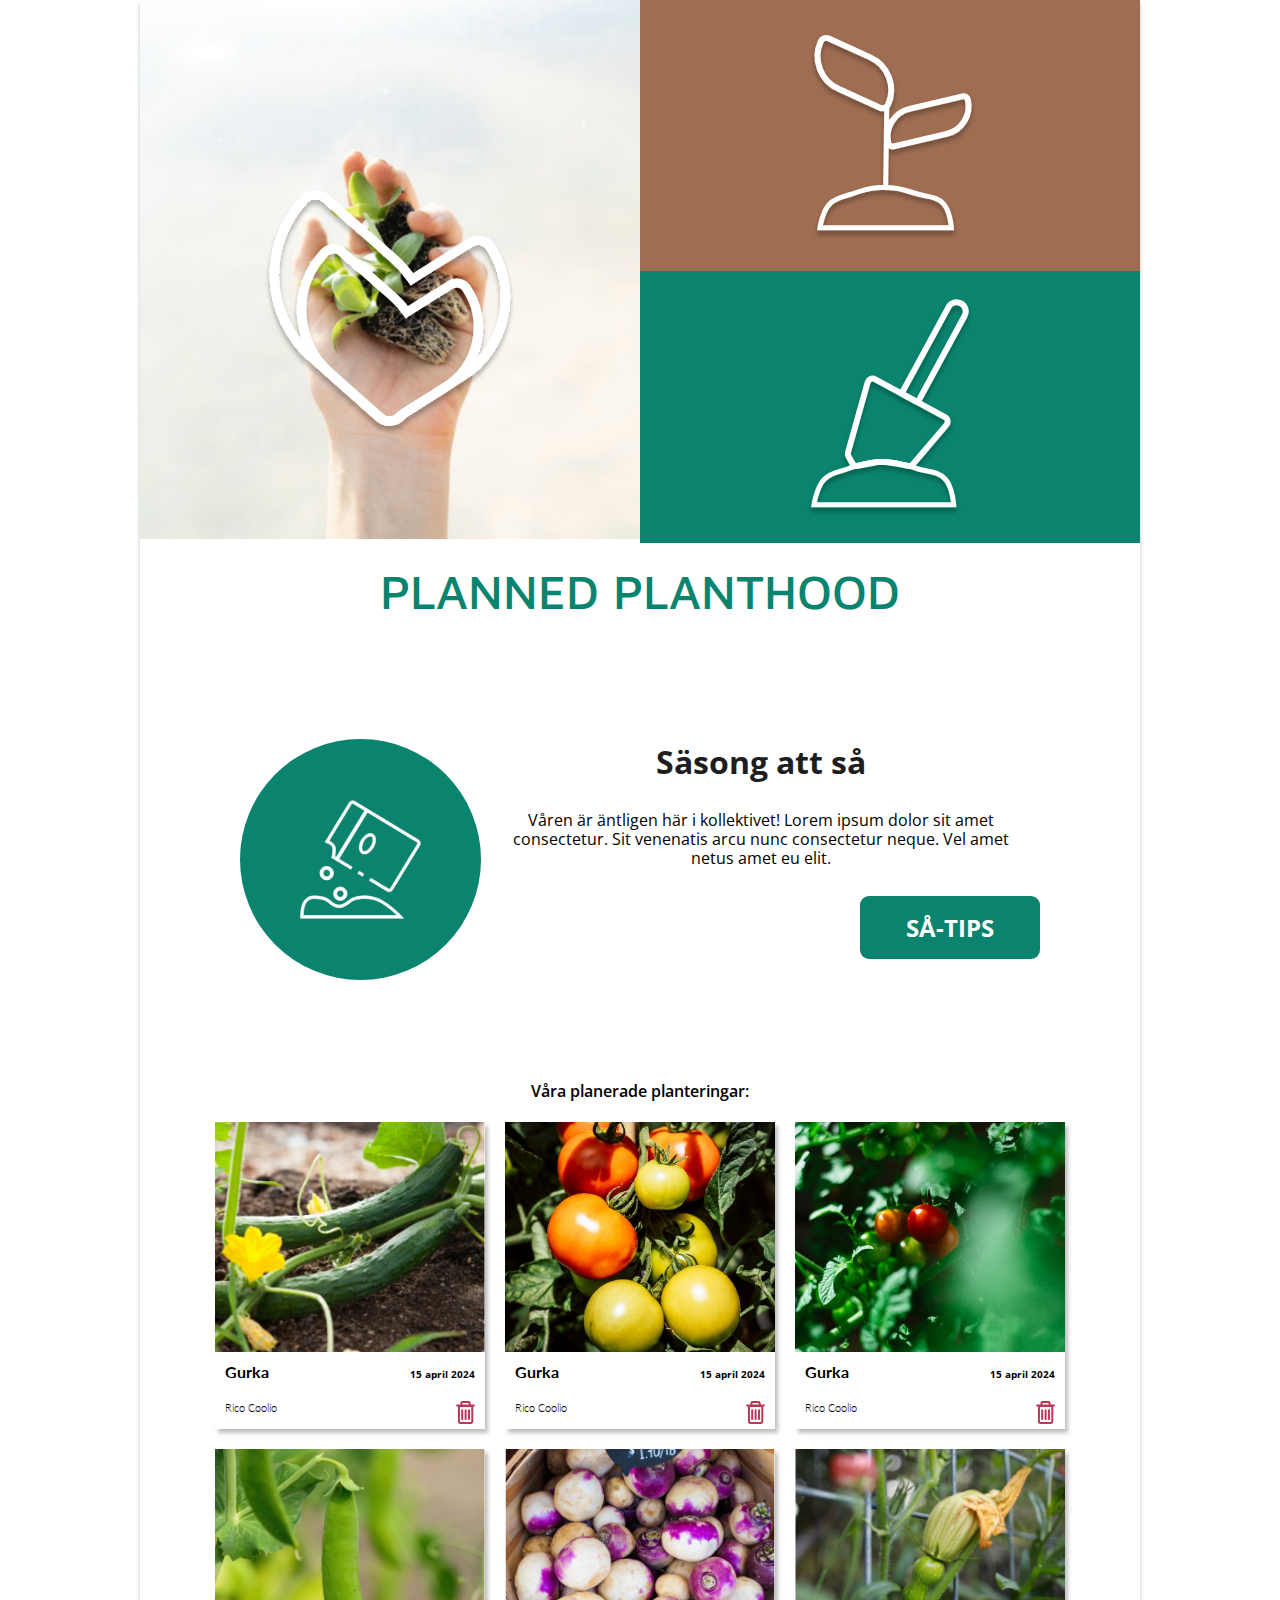
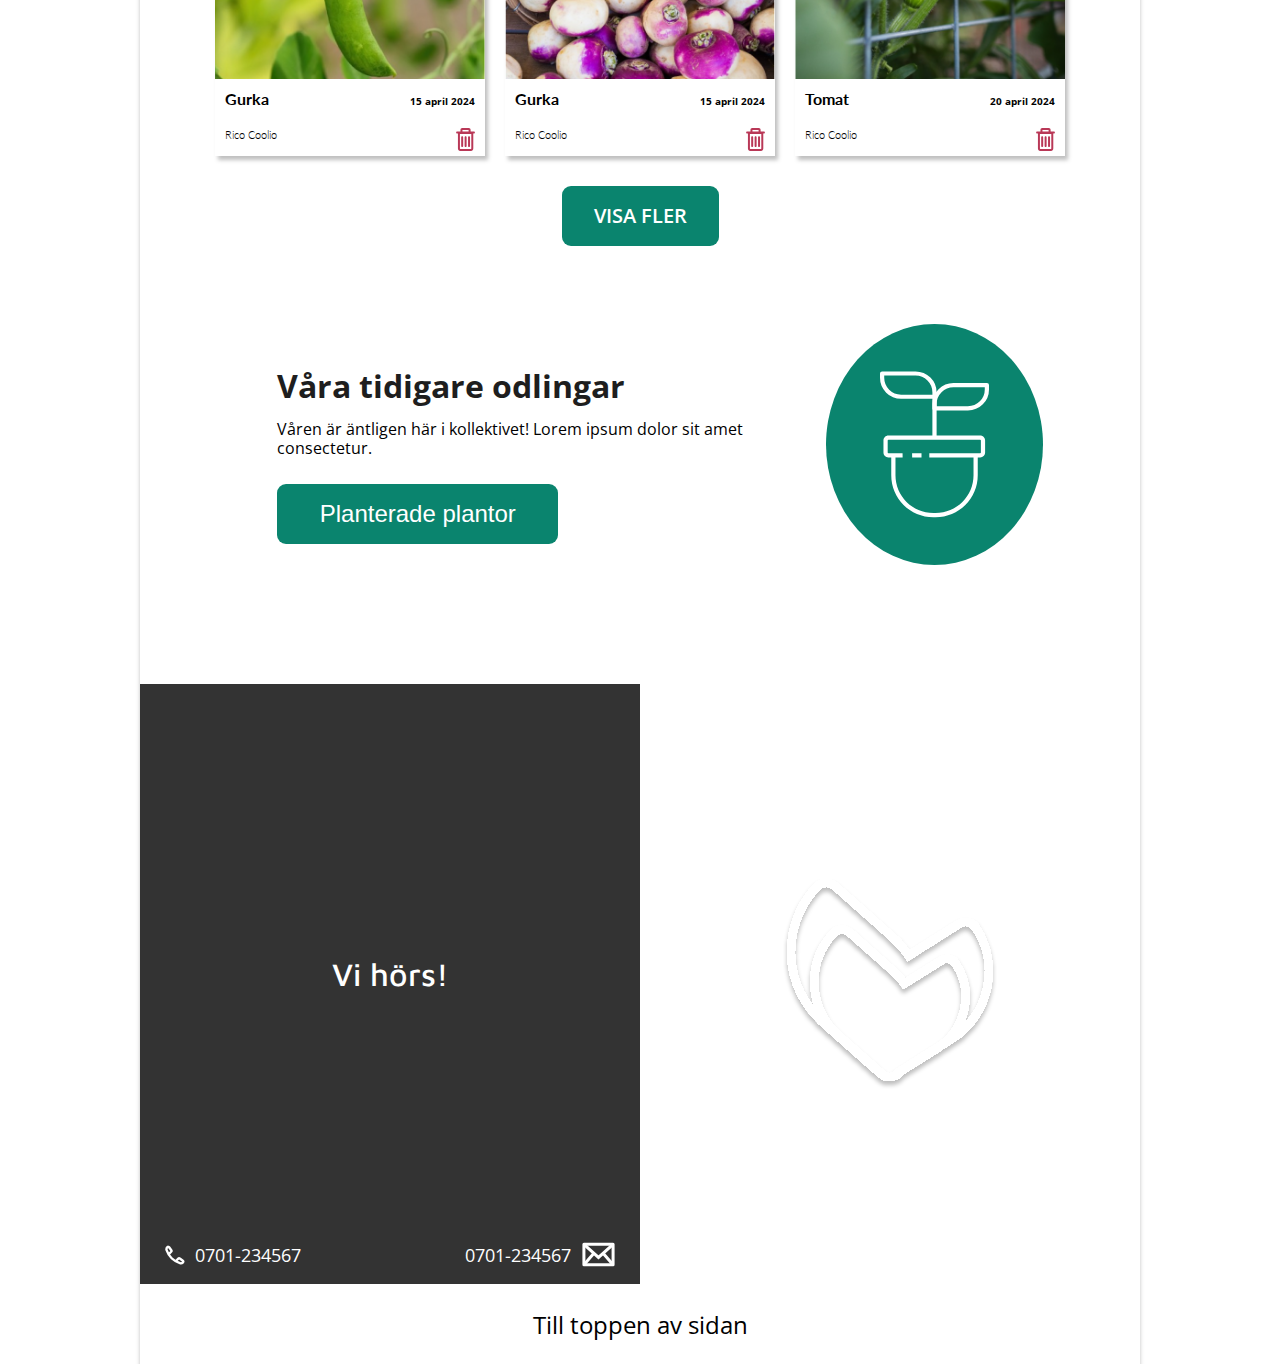
==== index.html @ 55440fae "done with page1, need to add navbar for desktop" ====
<!DOCTYPE html>
<html lang="en">
  <head>
    <meta charset="UTF-8" />
    <meta name="viewport" content="width=device-width, initial-scale=1.0" />
    <link rel="stylesheet" href="style.css" />
    <title>Planned Planthood</title>
  </head>
  <body>
    <!-- Header Section -->
    <header class="header" id="top">
      <section class="hand">
        <img
          class="header__logo"
          src="./svg/Logo.svg"
          alt="Planned Planthood Logo" />
        <img
          class="header__image"
          src="./img/hand-square.png"
          alt="Hand with flower" />
      </section>

      <!-- Pictures Section -->
      <section class="pictures">
        <div class="pictures__item pictures__item--brown">
          <img
            class="pictures__image"
            src="./svg/seedling.svg"
            alt="Seedling" />
        </div>
        <div class="pictures__item pictures__item--green">
          <img class="pictures__image" src="./svg/dig.svg" alt="Dig" />
        </div>
      </section>
    </header>

    <!-- Main Heading -->
    <h3 class="heading--main">PLANNED PLANTHOOD</h3>

    <!-- Tips Section -->
    <section class="tips">
      <article class="tips__content">
        <h4 class="tips__title">Säsong att så</h4>
        <p class="tips__text">
          Våren är äntligen här i kollektivet! Lorem ipsum dolor sit amet
          consectetur. Sit venenatis arcu nunc consectetur neque. Vel amet netus
          amet eu elit.
        </p>
        <button class="tips__button">SÅ-TIPS</button>
      </article>
      <div class="tips__icon">
        <img
          class="tips__icon-image"
          src="./svg/Vectorseedpackage.svg"
          alt="Seed Package Icon" />
      </div>
      <div class="tips__divider"></div>
    </section>

    <!-- Plants-Card Section -->
    <section class="plants">
      <h3 class="plants__heading">Våra planerade planteringar:</h3>
      <div class="plants__grid">
        <article class="plants__card">
          <div class="plants__image-container">
            <img
              class="plants__image"
              src="./img/cucumber1.png"
              alt="Gurka Plant" />
          </div>
          <div class="plants__details plants__details--top">
            <h4 class="plants__name">Gurka</h4>
            <p class="plants__date">15 april 2024</p>
          </div>
          <div class="plants__details plants__details--bottom">
            <h6 class="plants__owner">Rico Coolio</h6>
            <img
              class="plants__icon"
              src="./svg/Vector (Stroke).svg"
              alt="Details Icon" />
          </div>
        </article>
        <article class="plants__card">
          <div class="plants__image-container">
            <img
              class="plants__image"
              src="./img/tomat-01.bmp"
              alt="Gurka Plant" />
          </div>
          <div class="plants__details plants__details--top">
            <h4 class="plants__name">Gurka</h4>
            <p class="plants__date">15 april 2024</p>
          </div>
          <div class="plants__details plants__details--bottom">
            <h6 class="plants__owner">Rico Coolio</h6>
            <img
              class="plants__icon"
              src="./svg/Vector (Stroke).svg"
              alt="Details Icon" />
          </div>
        </article>
        <article class="plants__card">
          <div class="plants__image-container">
            <img
              class="plants__image"
              src="./img/tomat-02.bmp"
              alt="Gurka Plant" />
          </div>
          <div class="plants__details plants__details--top">
            <h4 class="plants__name">Gurka</h4>
            <p class="plants__date">15 april 2024</p>
          </div>
          <div class="plants__details plants__details--bottom">
            <h6 class="plants__owner">Rico Coolio</h6>
            <img
              class="plants__icon"
              src="./svg/Vector (Stroke).svg"
              alt="Details Icon" />
          </div>
        </article>
        <article class="plants__card">
          <div class="plants__image-container">
            <img
              class="plants__image"
              src="./img/peas1.png"
              alt="Gurka Plant" />
          </div>
          <div class="plants__details plants__details--top">
            <h4 class="plants__name">Gurka</h4>
            <p class="plants__date">15 april 2024</p>
          </div>
          <div class="plants__details plants__details--bottom">
            <h6 class="plants__owner">Rico Coolio</h6>
            <img
              class="plants__icon"
              src="./svg/Vector (Stroke).svg"
              alt="Details Icon" />
          </div>
        </article>
        <article class="plants__card">
          <div class="plants__image-container">
            <img
              class="plants__image"
              src="./img/turnips1.png"
              alt="Gurka Plant" />
          </div>
          <div class="plants__details plants__details--top">
            <h4 class="plants__name">Gurka</h4>
            <p class="plants__date">15 april 2024</p>
          </div>
          <div class="plants__details plants__details--bottom">
            <h6 class="plants__owner">Rico Coolio</h6>
            <img
              class="plants__icon"
              src="./svg/Vector (Stroke).svg"
              alt="Details Icon" />
          </div>
        </article>

        <article class="plants__card">
          <div class="plants__image-container">
            <img
              class="plants__image"
              src="./img/squash1.png"
              alt="Tomat Plant" />
          </div>
          <div class="plants__details plants__details--top">
            <h4 class="plants__name">Tomat</h4>
            <p class="plants__date">20 april 2024</p>
          </div>
          <div class="plants__details plants__details--bottom">
            <h6 class="plants__owner">Rico Coolio</h6>
            <img
              class="plants__icon"
              src="./svg/Vector (Stroke).svg"
              alt="Details Icon" />
          </div>
        </article>
      </div>
    </section>

    <!-- Show More Button -->
    <div class="button-wrapper">
      <button class="button-wrapper__show-more">VISA FLER</button>
    </div>

    <!-- Previous Tips Section -->
    <section class="previous-tips">
      <div class="previous-tips__content">
        <div class="tips__icon">
          <img
            class="tips__icon-image"
            src="./svg/plant.svg"
            alt="Seed Package Icon" />
        </div>
        <div class="tips__text">
          <h4 class="previous-tips__heading">Våra tidigare odlingar</h4>
          <p class="previous-tips__description">
            Våren är äntligen här i kollektivet! Lorem ipsum dolor sit amet
            consectetur.
          </p>
          <button class="previous-tips__button">Planterade plantor</button>
        </div>
      </div>
    </section>

    <!-- Bottom Image Section -->
    <div class="bottom-img">
      <div class="bottom-img__logo-container">
        <img
          class="bottom-img__logo"
          src="./svg/Logo.svg"
          alt="Planned Planthood Logo" />
      </div>
      <div class="bottom-img__content">
        <p class="bottom-img__text">Vi hörs!</p>
        <div class="bottom-img__contact">
          <div
            class="bottom-img__contact-item bottom-img__contact-item--telephone">
            <img
              class="bottom-img__icon"
              src="./svg/tele.svg"
              alt="Phone icon" />
            <p class="bottom-img__contact-text">0701-234567</p>
          </div>
          <div class="bottom-img__contact-item bottom-img__contact-item--email">
            <p class="bottom-img__contact-text">0701-234567</p>
            <img
              class="bottom-img__icon"
              src="./svg/envelope.svg"
              alt="Envelope icon" />
          </div>
        </div>
      </div>
    </div>

    <!-- Footer Section -->
    <footer class="footer">
      <a class="footer__link" href="#top">Till toppen av sidan</a>
    </footer>
  </body>
</html>
---- style.css ----
@import url("https://fonts.googleapis.com/css2?family=Open+Sans:ital,wght@0,300..800;1,300..800&display=swap");
@import url("https://fonts.googleapis.com/css2?family=Maven+Pro:wght@400..900&display=swap");
@import url("https://fonts.googleapis.com/css2?family=Lato:ital,wght@0,100;0,300;0,400;0,700;0,900;1,100;1,300;1,400;1,700;1,900&display=swap");

* {
  margin: 0;
  padding: 0;
  box-sizing: border-box;
}

/* HEADER */
.header {
  display: flex;
  flex-direction: column;
  margin: 0;
}

.hand {
  position: relative;
  padding: 0;
}

.header__logo {
  position: absolute;
  top: 35%;
  left: 25%;
  width: 50%;
}

.header__image {
  width: 100%;
  height: 100%;
}

/* PICTURES SECTION */
.pictures {
  display: flex;
  width: 100%;
  height: auto;
  min-height: 250px;
}

.pictures__item {
  display: flex;
  flex: 1;
  align-items: center;
  justify-content: center;
}

.pictures__item--brown {
  background-color: #9e6d52;
}

.pictures__item--green {
  background-color: #0a846e;
}

.pictures__image {
  margin: 10px;
}

/* MAIN HEADING */
.heading--main {
  margin: 20px 0;
  font-family: "Maven Pro", sans-serif;
  font-weight: 500;
  text-align: center;
  font-size: 1.5rem;
  color: #0a846e;
}

/* TIPS SECTION */
.tips {
  display: flex;
  align-items: center;
  flex-direction: column;
}

.tips__content {
  display: flex;
  flex-direction: column;
  align-items: center;
  font-family: "Open Sans", sans-serif;
  flex: 1;
}

.tips__title {
  font-weight: 700;
  text-align: center;
  color: #1e1e1e;
}

.tips__text {
  text-align: center;
  line-height: 19px;
  padding: 5%;
}

.tips__button {
  width: 100px;
  height: 35px;
  color: white;
  background-color: #0a846e;
  border: none;
  border-radius: 9px;
  font-size: 1rem;
  font-weight: 700;
  font-family: "Open Sans", sans-serif;
}

.tips__icon {
  margin-top: 20px;
  border-radius: 50%;
  width: 241px;
  height: 241px;
  background-color: #0a846e;
  display: flex;
  justify-content: center;
}

.tips__icon-image {
  width: 50%;
}

.tips__divider {
  margin-top: 20px;
  width: 202px;
  border: 1px solid #055647;
  border-radius: 10px;
}

/* PLANTS-CARD SECTION */
.plants {
  margin-top: 40px;
  display: flex;
  flex-direction: column;
  align-items: center;
  justify-content: center;
}

.plants__heading {
  font-family: "Open Sans", sans-serif;
  font-weight: 600;
  font-size: 1rem;
  margin-bottom: 20px;
}

.plants__grid {
  display: grid;
  grid-template-columns: 1fr 1fr;

  width: 85%;
  gap: 5px;
  justify-content: center;
}

.plants__card {
  box-shadow: 3px 4px 4px 0px rgba(0, 0, 0, 0.25);
  min-width: 175px;
}

.plants__image-container {
  height: 180px;
  overflow: hidden;
  display: flex;
  justify-content: center;
  align-items: center;
}

.plants__image {
  width: 100%;
  height: auto;
  min-height: 165px;
  object-fit: cover;
}

.plants__details {
  margin: 10px;
  font-family: "Lato", sans-serif;
}

.plants__details--top {
  display: flex;
  justify-content: space-between;
  align-items: flex-end;
}

.plants__name {
  font-weight: 700;
  font-family: "Lato", sans-serif;
}

.plants__date {
  font-family: "Open Sans", sans-serif;
  font-weight: 700;
  font-size: 0.625rem;
}

.plants__details--bottom {
  display: flex;
  justify-content: space-between;
  margin-top: 20px;
  margin-bottom: 5px;
}

.plants__owner {
  font-weight: 300;
}

.plants__icon {
  width: 20px;
}

/* BUTTON WRAPPER */
.button-wrapper {
  margin-top: 30px;
  display: flex;
  align-items: center;
  justify-content: center;
}

.button-wrapper__show-more {
  width: 100px;
  height: 35px;
  color: white;
  background-color: #0a846e;
  border: none;
  border-radius: 9px;
  font-size: 1rem;
  font-weight: 700;
  font-family: "Open Sans", sans-serif;
}

/* PREVIOUS TIPS SECTION */

.previous-tips__icon {
  background-color: #0a846e;
  border-radius: 100%;
}

.previous-tips__icon-image {
  width: 20%;
}

.previous-tips {
  margin-bottom: 100px;
  display: flex;
  align-items: center;
  flex-direction: column;
  font-family: "Open Sans", sans-serif;
}

.previous-tips__content {
  display: flex;
  flex-direction: column;
  align-items: center;
  margin-top: 20px;
}

.previous-tips__heading {
  font-weight: 700;
  text-align: center;
  color: #1e1e1e;
  margin-top: 50px;
}

.previous-tips__description {
  text-align: center;
  line-height: 19px;
  padding: 5%;
}

.previous-tips__button {
  width: 200px;
  height: 35px;
  color: white;
  background-color: #0a846e;
  border: none;
  border-radius: 9px;
  font-size: 1rem;
  font-weight: 700;
}

/* BOTTOM IMAGE SECTION */
.bottom-img {
  position: relative;
  height: 774px;
  background-image: url("./img/bottom-img.bmp");
  background-size: cover;
}

.bottom-img__logo-container {
  display: flex;
  align-items: center;
  justify-content: center;
  height: 50%;
}

.bottom-img__content {
  position: relative;
  display: flex;
  align-items: center;
  justify-content: center;
  height: 50%;
  background-color: rgba(0, 0, 0, 0.8);
}

.bottom-img__text {
  color: white;
  font-family: "Maven Pro", sans-serif;
  font-size: 32px;
  font-weight: 500;
  margin-bottom: 20px;
}

.bottom-img__contact {
  position: absolute;
  bottom: 0;
  display: flex;
  justify-content: space-between;
  width: 95%;
  align-items: center;
}

.bottom-img__contact-item {
  display: flex;
  align-items: center;
  margin: 12px;
}

.bottom-img__contact-item--telephone img {
  padding-right: 10px;
  min-width: 30px;
}

.bottom-img__contact-item--email img {
  min-width: 10px;
  padding-left: 10px;
}

.bottom-img__contact-text {
  color: white;
  font-family: "Open Sans", sans-serif;
  font-size: 18px;
}

/* FOOTER */
.footer {
  width: 100%;
  height: 80px;
  display: flex;
  align-items: center;
  justify-content: center;
}

.footer__link {
  text-decoration: none;
  font-family: "Open Sans", sans-serif;
  font-weight: 400;
  font-size: 12px;
  color: black;
}

@media (min-width: 850px) {
  body {
    margin: 0 auto;
    max-width: 1000px;
    box-shadow: 0px 4px 4px 0px #00000040;
  }
  .header {
    flex-direction: row;
  }
  .hand {
    width: 100%;
    height: 100%;
    object-fit: contain;
  }
  .pictures {
    flex-direction: column;
  }
  .header__image {
    min-width: 100%;
  }

  .pictures__item {
  }

  .tips {
    flex-direction: row;
    margin: 10%;
    flex-direction: row-reverse;
  }

  .heading--main {
    font-size: 48px;
  }

  .tips__divider {
    display: none;
  }
  .tips_icon {
    width: 500px;
    height: 500px;
  }
  .tips__title {
    font-size: 32px;
  }
  .tips__button {
    align-self: flex-end;
    width: 180px;
    height: 63px;
    font-size: 24px;
  }

  .plants__grid {
    grid-template-columns: 1fr 1fr 1fr;
    gap: 20px;
  }
  .plants__image-container {
    min-height: 230px;
  }

  .plants__card {
    min-height: 300px;
  }

  .button-wrapper__show-more {
    height: 60px;
    width: 157px;
    font-size: 20px;
    font-weight: 600;
  }
  .button-wrapper {
    padding-bottom: 20px;
  }

  .previous-tips__content {
    flex-direction: row-reverse;
  }

  .tips__text {
    display: flex;
    flex-direction: column;
    align-items: flex-start;
  }
  .previous-tips__description {
    padding-left: 0;
    text-align: left;
  }

  .previous-tips__heading {
    font-weight: 700;
    font-size: 32px;
  }
  .previous-tips__button {
    width: 281px;
    height: 60px;
    font-size: 24px;
    font-weight: 500;
  }
  .bottom-img {
    max-height: 600px;
    display: flex;
    flex-direction: row-reverse;
  }
  .bottom-img__logo-container {
    height: 100%;
    width: 100%;
  }
  .bottom-img__content {
    width: 100%;
    height: 100%;
  }

  .footer__link {
    font-size: 24px;
  }
}
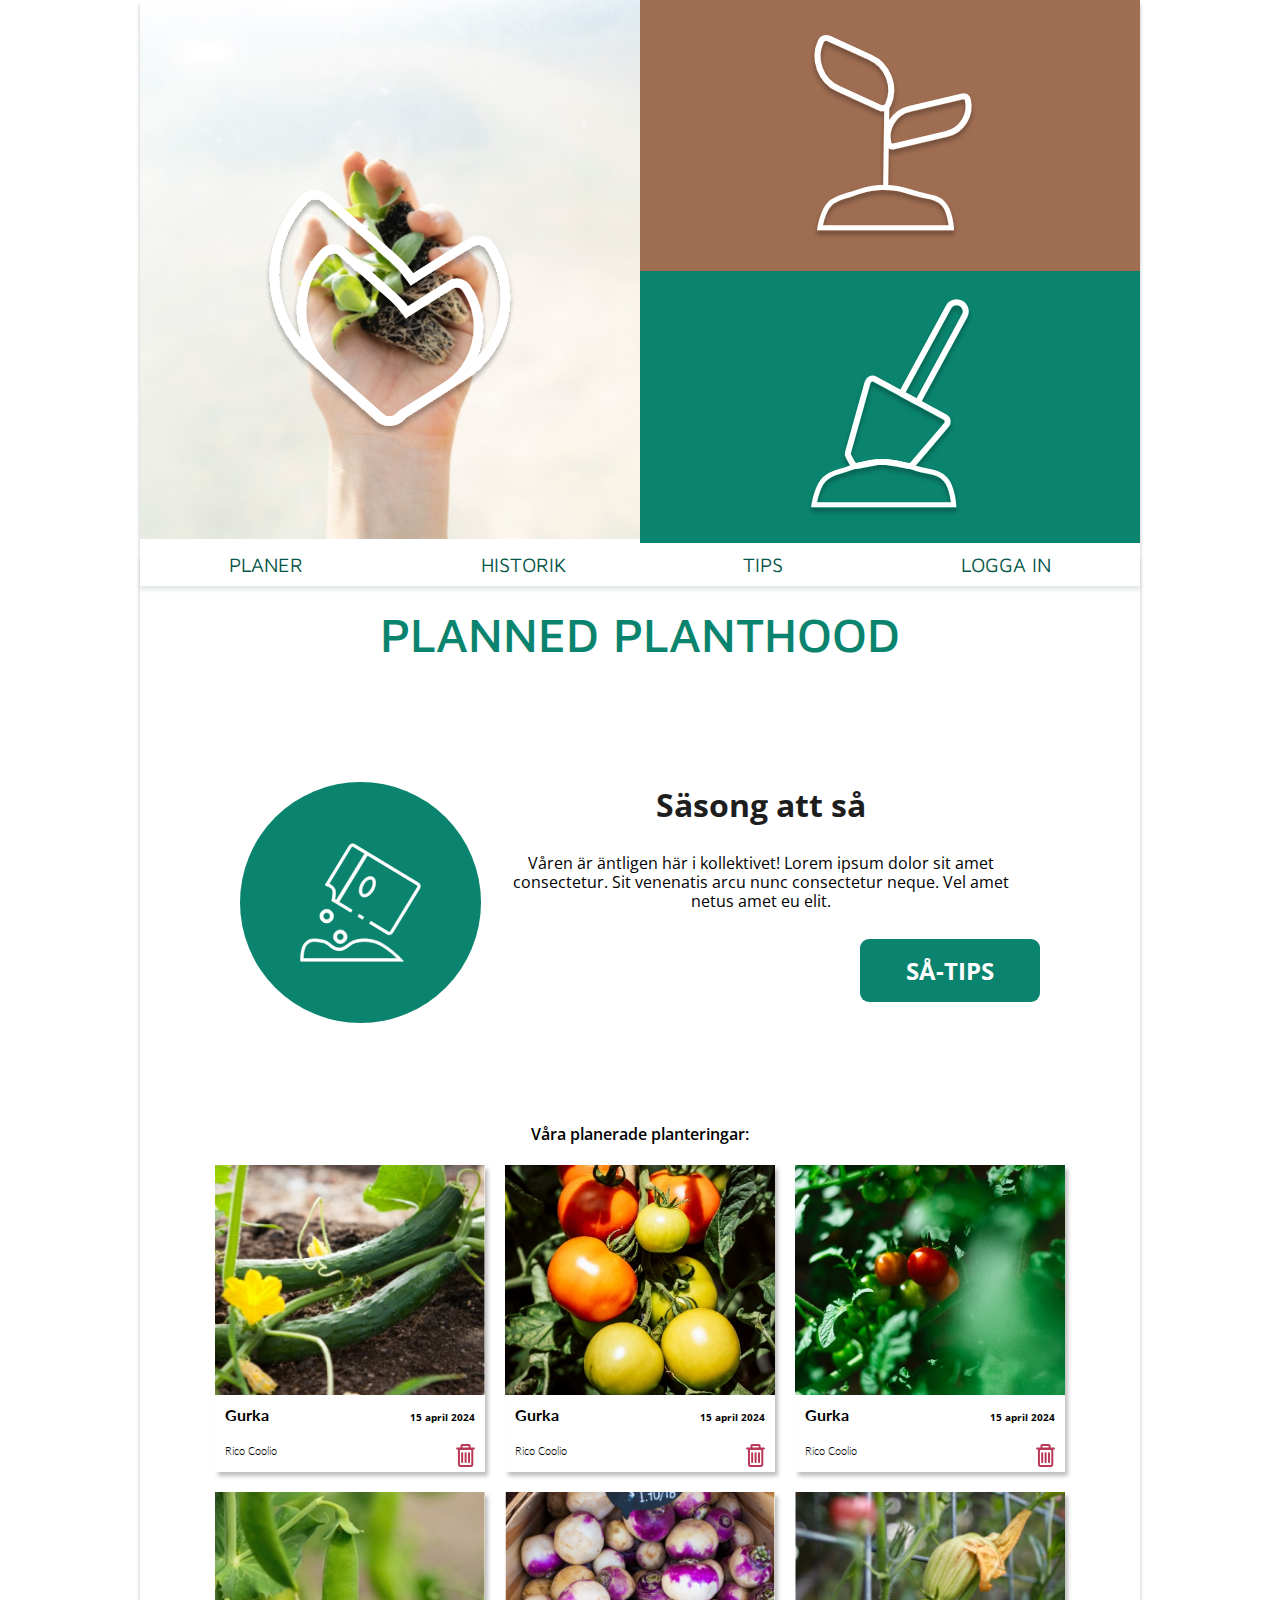
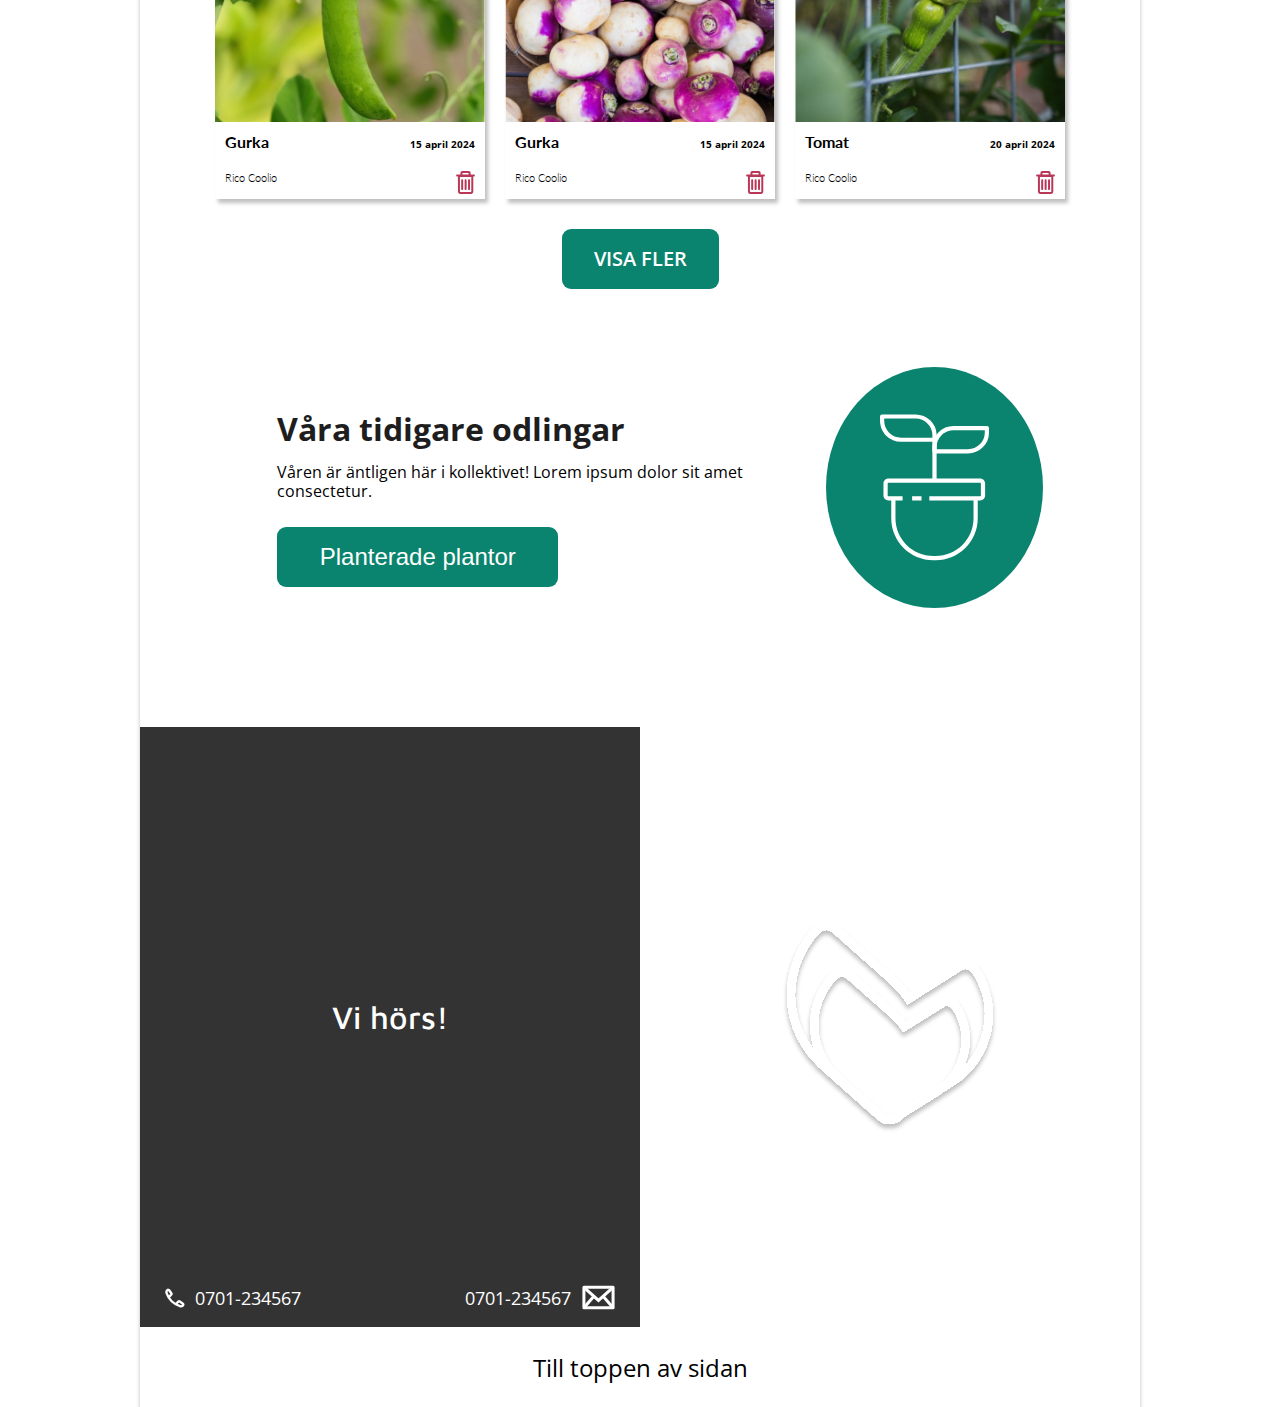
==== commit d5419daa: "added navbar" ====
--- a/index.html
+++ b/index.html
@@ -34,6 +34,14 @@
       </section>
     </header>
 
+    <!-- Nav Section -->
+    <nav class="navbar">
+      <a class="navbar__link" href="#">PLANER</a>
+      <a class="navbar__link" href="#">HISTORIK</a>
+      <a class="navbar__link" href="#">TIPS</a>
+      <a class="navbar__link" href="#">LOGGA IN</a>
+    </nav>
+
     <!-- Main Heading -->
     <h3 class="heading--main">PLANNED PLANTHOOD</h3>
 
--- a/style.css
+++ b/style.css
@@ -57,6 +57,12 @@
 
 .pictures__image {
   margin: 10px;
+}
+
+/* NAV SECTION */
+
+.navbar {
+  display: none;
 }
 
 /* MAIN HEADING */
@@ -370,6 +376,21 @@
   .header {
     flex-direction: row;
   }
+
+  .navbar {
+    margin-top: 10px;
+    padding-bottom: 10px;
+    display: flex;
+    justify-content: space-around;
+    box-shadow: 0px 4px 4px 0px #03382f1c;
+  }
+  .navbar__link {
+    font-family: maven pro;
+    text-decoration: none;
+    color: #055647;
+    font-size: 20px;
+  }
+
   .hand {
     width: 100%;
     height: 100%;
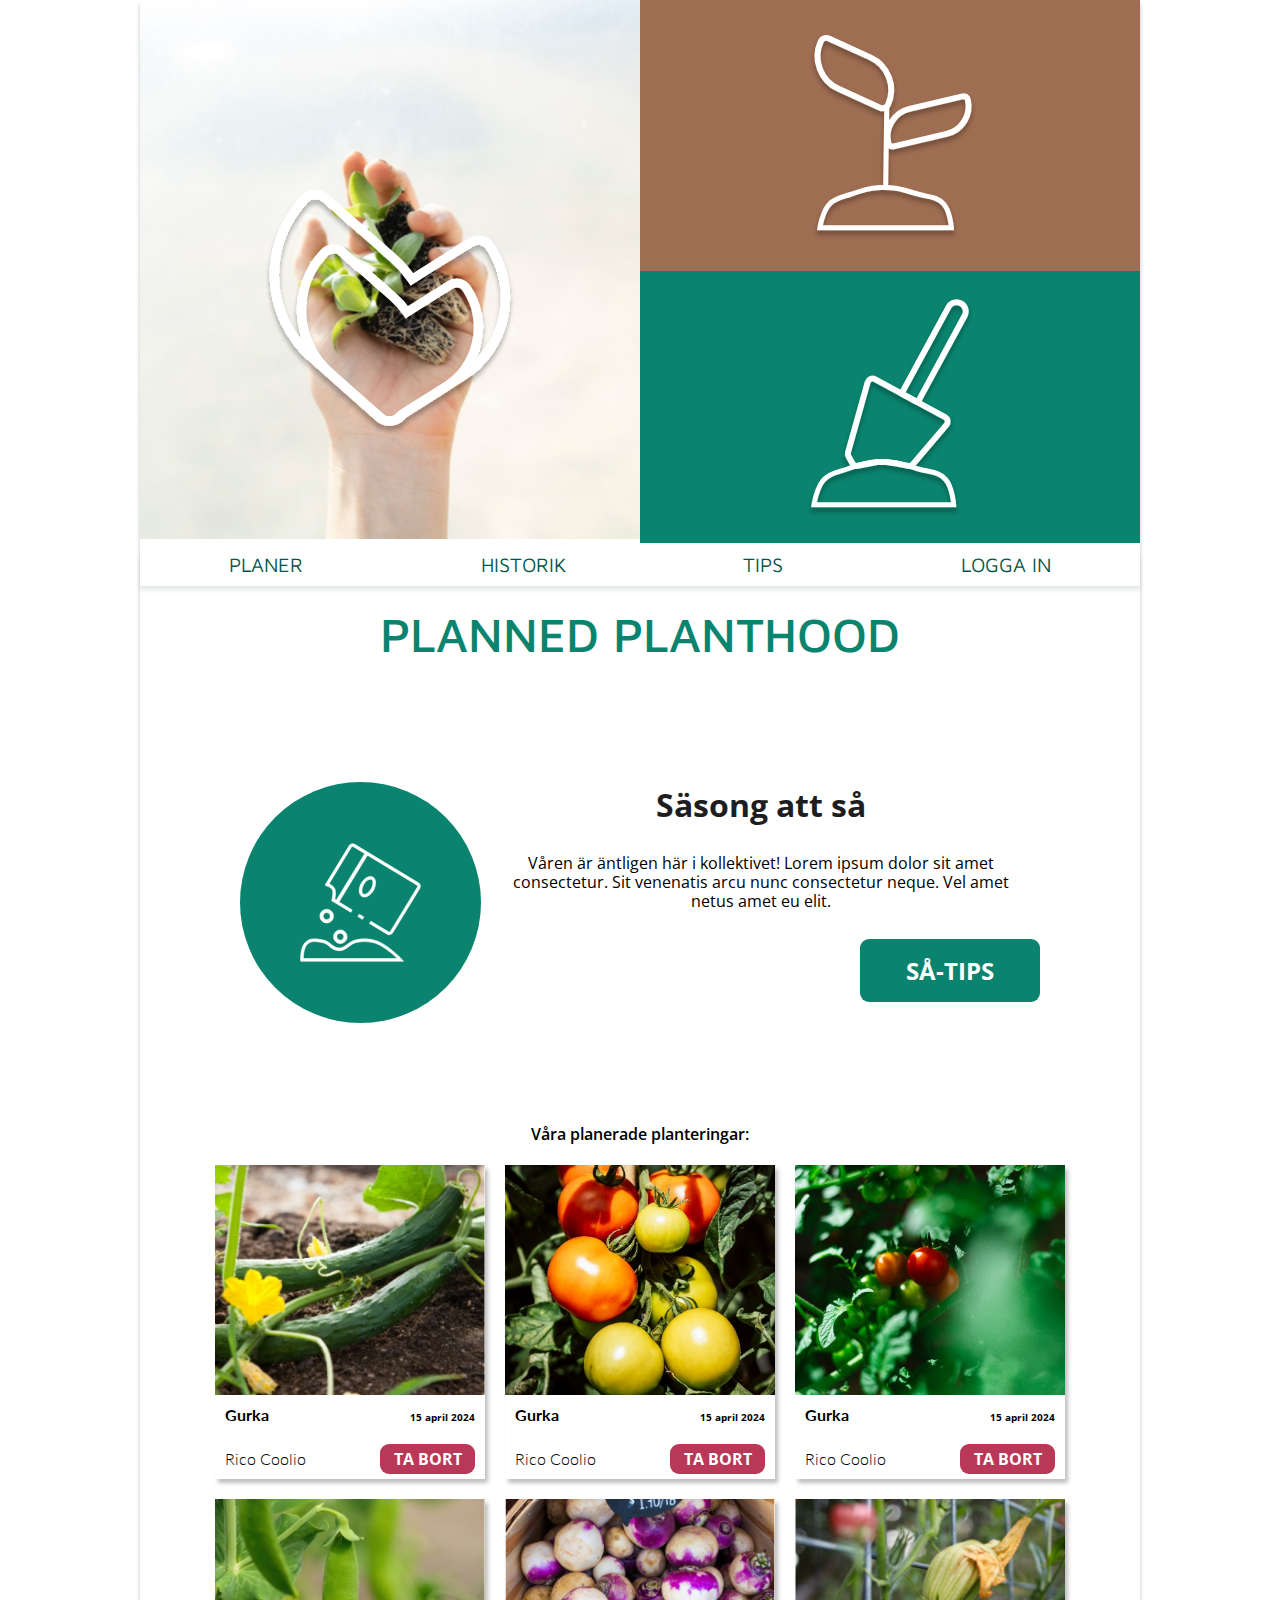
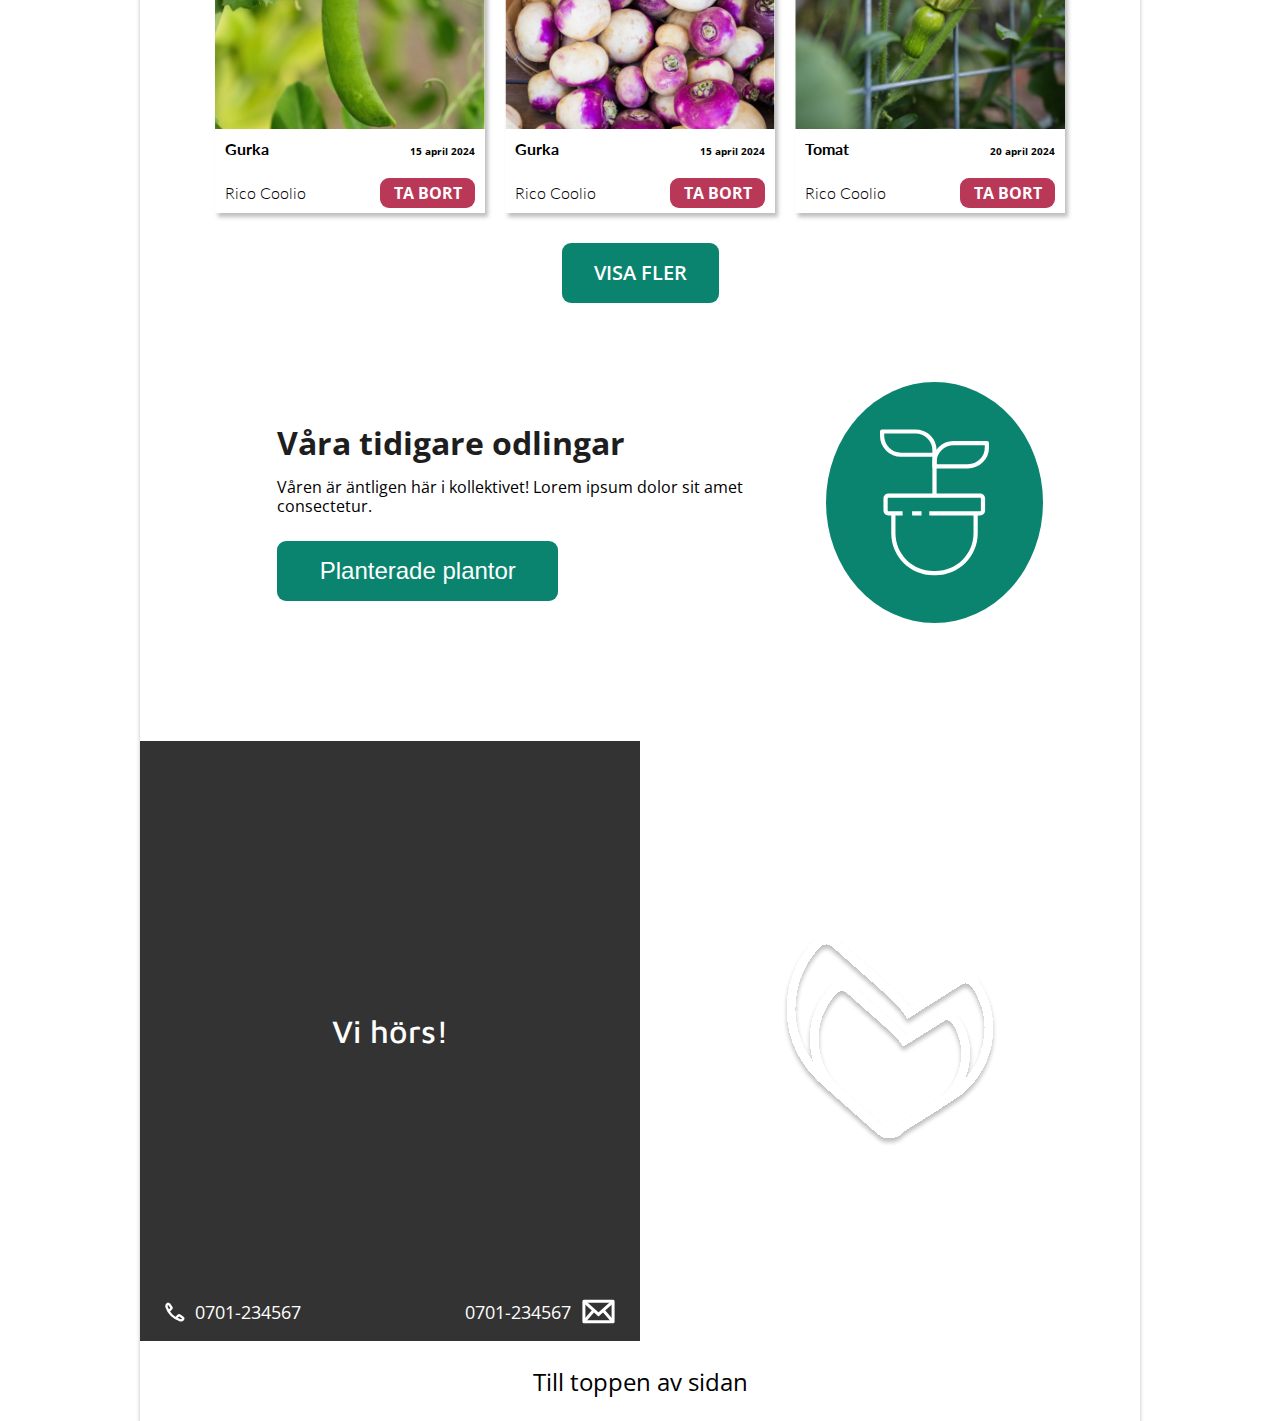
==== commit 23b53194: "started on mina sidor" ====
--- a/index.html
+++ b/index.html
@@ -39,7 +39,7 @@
       <a class="navbar__link" href="#">PLANER</a>
       <a class="navbar__link" href="#">HISTORIK</a>
       <a class="navbar__link" href="#">TIPS</a>
-      <a class="navbar__link" href="#">LOGGA IN</a>
+      <a class="navbar__link" href="./minasidor.html">LOGGA IN</a>
     </nav>
 
     <!-- Main Heading -->
@@ -86,6 +86,7 @@
               class="plants__icon"
               src="./svg/Vector (Stroke).svg"
               alt="Details Icon" />
+            <button class="plants__remove">TA BORT</button>
           </div>
         </article>
         <article class="plants__card">
@@ -105,6 +106,7 @@
               class="plants__icon"
               src="./svg/Vector (Stroke).svg"
               alt="Details Icon" />
+            <button class="plants__remove">TA BORT</button>
           </div>
         </article>
         <article class="plants__card">
@@ -124,6 +126,7 @@
               class="plants__icon"
               src="./svg/Vector (Stroke).svg"
               alt="Details Icon" />
+            <button class="plants__remove">TA BORT</button>
           </div>
         </article>
         <article class="plants__card">
@@ -143,6 +146,7 @@
               class="plants__icon"
               src="./svg/Vector (Stroke).svg"
               alt="Details Icon" />
+            <button class="plants__remove">TA BORT</button>
           </div>
         </article>
         <article class="plants__card">
@@ -162,6 +166,7 @@
               class="plants__icon"
               src="./svg/Vector (Stroke).svg"
               alt="Details Icon" />
+            <button class="plants__remove">TA BORT</button>
           </div>
         </article>
 
@@ -182,6 +187,7 @@
               class="plants__icon"
               src="./svg/Vector (Stroke).svg"
               alt="Details Icon" />
+            <button class="plants__remove">TA BORT</button>
           </div>
         </article>
       </div>
--- a/style.css
+++ b/style.css
@@ -165,6 +165,10 @@
   min-width: 175px;
 }
 
+.plants__remove {
+  display: none;
+}
+
 .plants__image-container {
   height: 180px;
   overflow: hidden;
@@ -496,4 +500,26 @@
   .footer__link {
     font-size: 24px;
   }
-}
+
+  .plants__icon {
+    display: none;
+  }
+  .plants__remove {
+    border: none;
+    width: 95px;
+    height: 30px;
+    border-radius: 9px;
+    font-family: open sans;
+    font-size: 16px;
+    background-color: #b93857;
+    color: white;
+    font-weight: 700;
+    display: inline;
+  }
+  .plants__owner {
+    font-size: 16px;
+  }
+  .plants__details--bottom {
+    align-items: center;
+  }
+}
